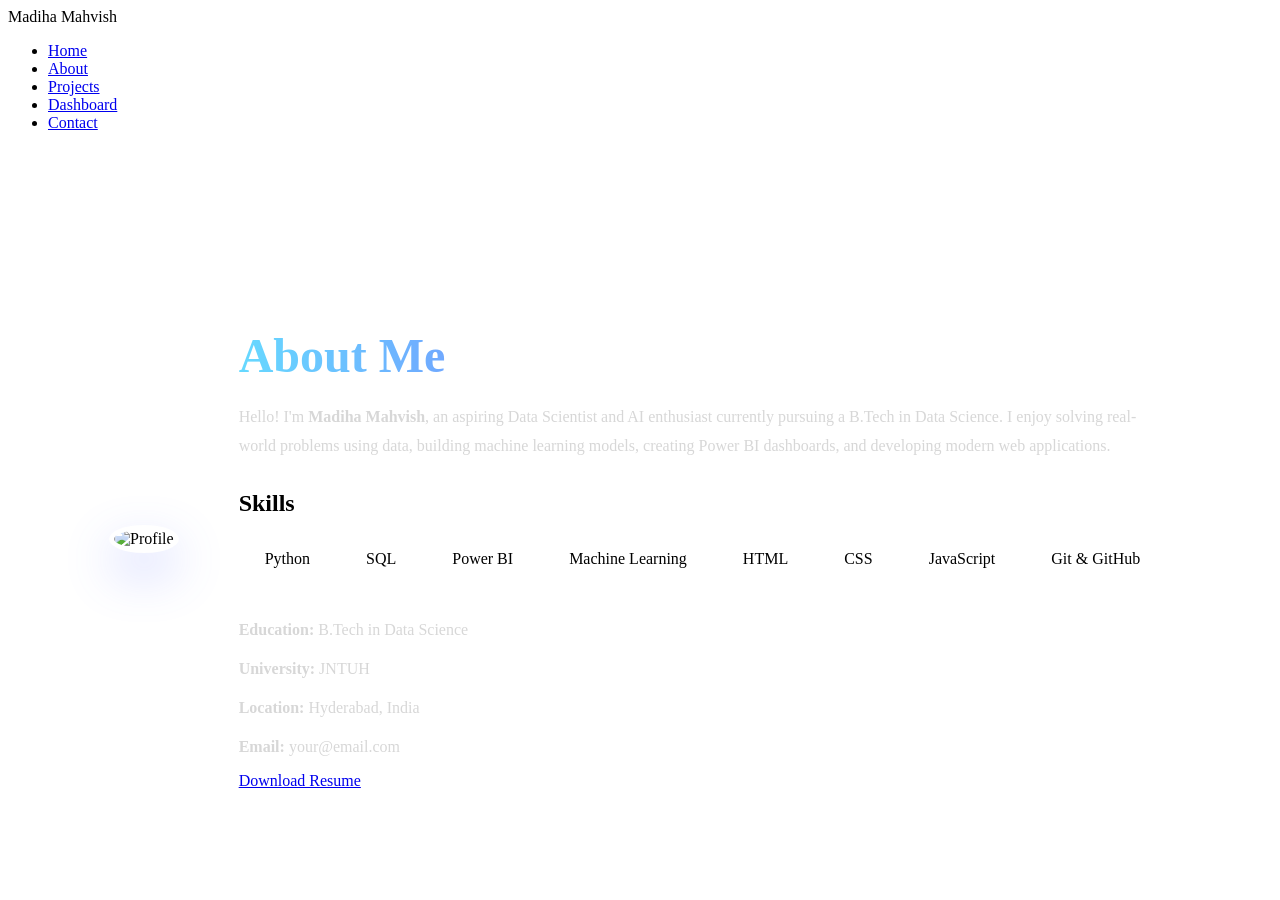
==== about.html @ a20537d0 "Add portfolio files" ====
<!DOCTYPE html>
<html lang="en">

<head>

<meta charset="UTF-8">
<meta name="viewport" content="width=device-width, initial-scale=1.0">

<title>About | Madiha Mahvish</title>

<link rel="stylesheet" href="style.css">

<link href="https://fonts.googleapis.com/css2?family=Poppins:wght@300;400;500;600;700&display=swap" rel="stylesheet">

<link rel="stylesheet"
href="https://cdnjs.cloudflare.com/ajax/libs/font-awesome/6.6.0/css/all.min.css">

</head>

<body>

<!-- Navbar -->

<nav>

<div class="logo">
Madiha Mahvish
</div>

<ul>

<li><a href="index.html">Home</a></li>

<li><a href="about.html">About</a></li>

<li><a href="projects.html">Projects</a></li>

<li><a href="dashboard.html">Dashboard</a></li>

<li><a href="contact.html">Contact</a></li>

</ul>

</nav>

<!-- About Section -->

<section class="about">

<div class="glass about-container fade-up">

<div class="about-image">

<img src="assets/images/profile.jpg" alt="Profile">

</div>

<div class="about-content">

<h1>About Me</h1>

<p>

Hello! I'm <strong>Madiha Mahvish</strong>, an aspiring Data Scientist and AI enthusiast currently pursuing a B.Tech in Data Science. I enjoy solving real-world problems using data, building machine learning models, creating Power BI dashboards, and developing modern web applications.

</p>

<div class="skills">

<h2>Skills</h2>

<span>Python</span>

<span>SQL</span>

<span>Power BI</span>

<span>Machine Learning</span>

<span>HTML</span>

<span>CSS</span>

<span>JavaScript</span>

<span>Git & GitHub</span>

</div>

<div class="info">

<p><strong>Education:</strong> B.Tech in Data Science</p>

<p><strong>University:</strong> JNTUH</p>

<p><strong>Location:</strong> Hyderabad, India</p>

<p><strong>Email:</strong> your@email.com</p>

</div>

<a href="assets/resume.pdf" class="btn">
Download Resume
</a>

</div>

</div>

</section>

<script src="script.js"></script>

</body>

</html>
---- style.css ----
/* =========================
   About Section
========================= */

.about{

padding:140px 8% 80px;

}

.about-container{

display:flex;

align-items:center;

justify-content:center;

gap:60px;

flex-wrap:wrap;

}

.about-image img{

width:320px;

height:320px;

object-fit:cover;

border-radius:50%;

border:5px solid rgba(255,255,255,.15);

box-shadow:0 20px 50px rgba(91,108,255,.3);

}

.about-content{

flex:1;

min-width:320px;

}

.about-content h1{

font-size:48px;

margin-bottom:20px;

background:linear-gradient(90deg,#66d9ff,#7c6cff,#d946ef);

-webkit-background-clip:text;

-webkit-text-fill-color:transparent;

}

.about-content p{

color:#d7d7d7;

line-height:1.8;

margin-bottom:20px;

}

.skills{

margin:30px 0;

}

.skills h2{

margin-bottom:15px;

}

.skills span{

display:inline-block;

padding:10px 18px;

margin:8px;

background:rgba(255,255,255,.08);

border-radius:30px;

backdrop-filter:blur(15px);

transition:.3s;

}

.skills span:hover{

background:linear-gradient(90deg,#5b6cff,#8b5cf6);

transform:translateY(-4px);

}

.info p{

margin:10px 0;

}

@media(max-width:768px){

.about-content h1{

font-size:36px;

}

.about-image img{

width:240px;

height:240px;

}

}/* ===========================
   Projects
=========================== */

.projects{

padding:140px 8%;

}

.section-title{

text-align:center;

font-size:50px;

margin-bottom:60px;

background:linear-gradient(90deg,#66d9ff,#8b5cf6,#d946ef);

-webkit-background-clip:text;

-webkit-text-fill-color:transparent;

}

.project-grid{

display:grid;

grid-template-columns:repeat(auto-fit,minmax(320px,1fr));

gap:35px;

}

.project-card{

padding:25px;

border-radius:25px;

}

.project-card img{

width:100%;

height:220px;

object-fit:cover;

border-radius:20px;

margin-bottom:20px;

}

.project-card h2{

margin-bottom:15px;

}

.project-card p{

color:#cfcfcf;

line-height:1.6;

margin-bottom:20px;

}

.tech{

margin-bottom:20px;

}

.tech span{

display:inline-block;

padding:8px 16px;

margin:5px;

background:rgba(255,255,255,.08);

border-radius:30px;

font-size:14px;

transition:.3s;

}

.tech span:hover{

background:#5b6cff;

}

.project-card:hover{

transform:translateY(-12px);

transition:.4s;

box-shadow:0 20px 50px rgba(91,108,255,.35);

}/* ==========================
Dashboard
========================== */

.dashboard{

padding:140px 8%;

}

.stats{

display:grid;

grid-template-columns:repeat(auto-fit,minmax(220px,1fr));

gap:25px;

margin-bottom:60px;

}

.stat-card{

text-align:center;

padding:30px;

}

.stat-card h2{

font-size:45px;

color:#7c6cff;

margin-bottom:10px;

}

.chart-grid{

display:grid;

grid-template-columns:repeat(auto-fit,minmax(450px,1fr));

gap:30px;

}

#skillsChart,
#projectChart{

width:100%;

height:420px;

}

@media(max-width:768px){

.chart-grid{

grid-template-columns:1fr;

}

}/* ===========================
CONTACT
=========================== */

.contact{

padding:140px 8%;

}

.contact-container{

display:grid;

grid-template-columns:1fr 1fr;

gap:40px;

}

.contact-info{

padding:40px;

}

.contact-info h2{

margin-bottom:20px;

font-size:35px;

}

.contact-info p{

color:#cfcfcf;

line-height:1.7;

margin-bottom:30px;

}

.contact-item{

display:flex;

align-items:center;

gap:15px;

margin:20px 0;

font-size:18px;

}

.contact-item i{

font-size:22px;

color:#7c6cff;

}

.contact-form{

padding:40px;

}

.contact-form form{

display:flex;

flex-direction:column;

gap:20px;

}

.contact-form input,

.contact-form textarea{

padding:18px;

border:none;

border-radius:15px;

background:rgba(255,255,255,.08);

color:white;

font-size:16px;

outline:none;

backdrop-filter:blur(10px);

}

.contact-form textarea{

resize:none;

}

.contact-form button{

cursor:pointer;

}

.contact-form input::placeholder,

.contact-form textarea::placeholder{

color:#bfbfbf;

}

@media(max-width:900px){

.contact-container{

grid-template-columns:1fr;

}

}/* ===========================
CHATBOT
=========================== */

.chat-section{

padding:140px 8%;

display:flex;

justify-content:center;

}

.chatbot{

width:700px;

padding:30px;

}

.chatbot h1{

text-align:center;

margin-bottom:25px;

}

.chat-box{

height:420px;

overflow-y:auto;

background:rgba(255,255,255,.05);

padding:20px;

border-radius:20px;

margin-bottom:20px;

}

.bot-msg{

background:#5b6cff;

padding:12px 18px;

border-radius:15px;

margin:10px 0;

width:fit-content;

max-width:80%;

}

.user-msg{

background:#222;

padding:12px 18px;

border-radius:15px;

margin:10px 0 10px auto;

width:fit-content;

max-width:80%;

}

.chat-input{

display:flex;

gap:15px;

}

.chat-input input{

flex:1;

padding:16px;

border:none;

border-radius:15px;

background:rgba(255,255,255,.08);

color:white;

outline:none;

}

.chat-input button{

padding:16px 30px;

}/* ==========================
CERTIFICATES
========================== */

.certificates{

padding:140px 8%;

}

.certificate-grid{

display:grid;

grid-template-columns:repeat(auto-fit,minmax(320px,1fr));

gap:30px;

}

.certificate-card{

padding:35px;

text-align:center;

transition:.4s;

}

.certificate-card:hover{

transform:translateY(-12px);

}

.certificate-card i{

font-size:60px;

margin-bottom:20px;

background:linear-gradient(90deg,#66d9ff,#8b5cf6,#d946ef);

-webkit-background-clip:text;

-webkit-text-fill-color:transparent;

}

.certificate-card h2{

margin-bottom:15px;

}

.certificate-card p{

color:#d0d0d0;

margin-bottom:25px;

line-height:1.6;

}/* ===========================
THEME TOGGLE
=========================== */

.theme-btn{

width:50px;

height:50px;

border:none;

border-radius:50%;

cursor:pointer;

font-size:22px;

background:rgba(255,255,255,.12);

backdrop-filter:blur(15px);

color:white;

transition:.4s;

}

.theme-btn:hover{

transform:rotate(180deg);

background:#5b6cff;

}

/* ===========================
LIGHT MODE
=========================== */

body.light{

background:#f4f7fc;

color:#111;

}

body.light nav{

background:rgba(255,255,255,.75);

}

body.light .glass{

background:rgba(255,255,255,.75);

border:1px solid rgba(0,0,0,.08);

}

body.light p,

body.light span,

body.light li,

body.light a{

color:#222;

}

body.light .btn{

color:white;

}/* ===========================
GITHUB
=========================== */

.github{

padding:140px 8%;

}

.repo-grid{

display:grid;

grid-template-columns:repeat(auto-fit,minmax(340px,1fr));

gap:30px;

}

.repo-card{

padding:30px;

transition:.4s;

}

.repo-card:hover{

transform:translateY(-10px);

}

.repo-card h2{

margin-bottom:15px;

}

.repo-card p{

color:#cfcfcf;

margin-bottom:20px;

line-height:1.7;

min-height:70px;

}

.repo-info{

display:flex;

justify-content:space-between;

margin-bottom:20px;

font-size:18px;

}/* ===================================
   PRELOADER
=================================== */

#preloader{

position:fixed;

top:0;
left:0;

width:100%;
height:100vh;

background:#09090f;

display:flex;

justify-content:center;
align-items:center;

z-index:99999;

transition:opacity .8s ease,
visibility .8s;

}

#preloader.hide{

opacity:0;
visibility:hidden;

}

.loader{

text-align:center;

}

.circle{

width:90px;
height:90px;

border-radius:50%;

border:6px solid rgba(255,255,255,.15);

border-top:6px solid #7c6cff;

animation:spin 1s linear infinite;

margin:auto auto 25px;

}

.loader h2{

font-size:30px;

background:linear-gradient(90deg,#66d9ff,#7c6cff,#d946ef);

-webkit-background-clip:text;

-webkit-text-fill-color:transparent;

margin-bottom:10px;

}

.loader p{

color:#bbbbbb;

}

@keyframes spin{

100%{

transform:rotate(360deg);

}

}
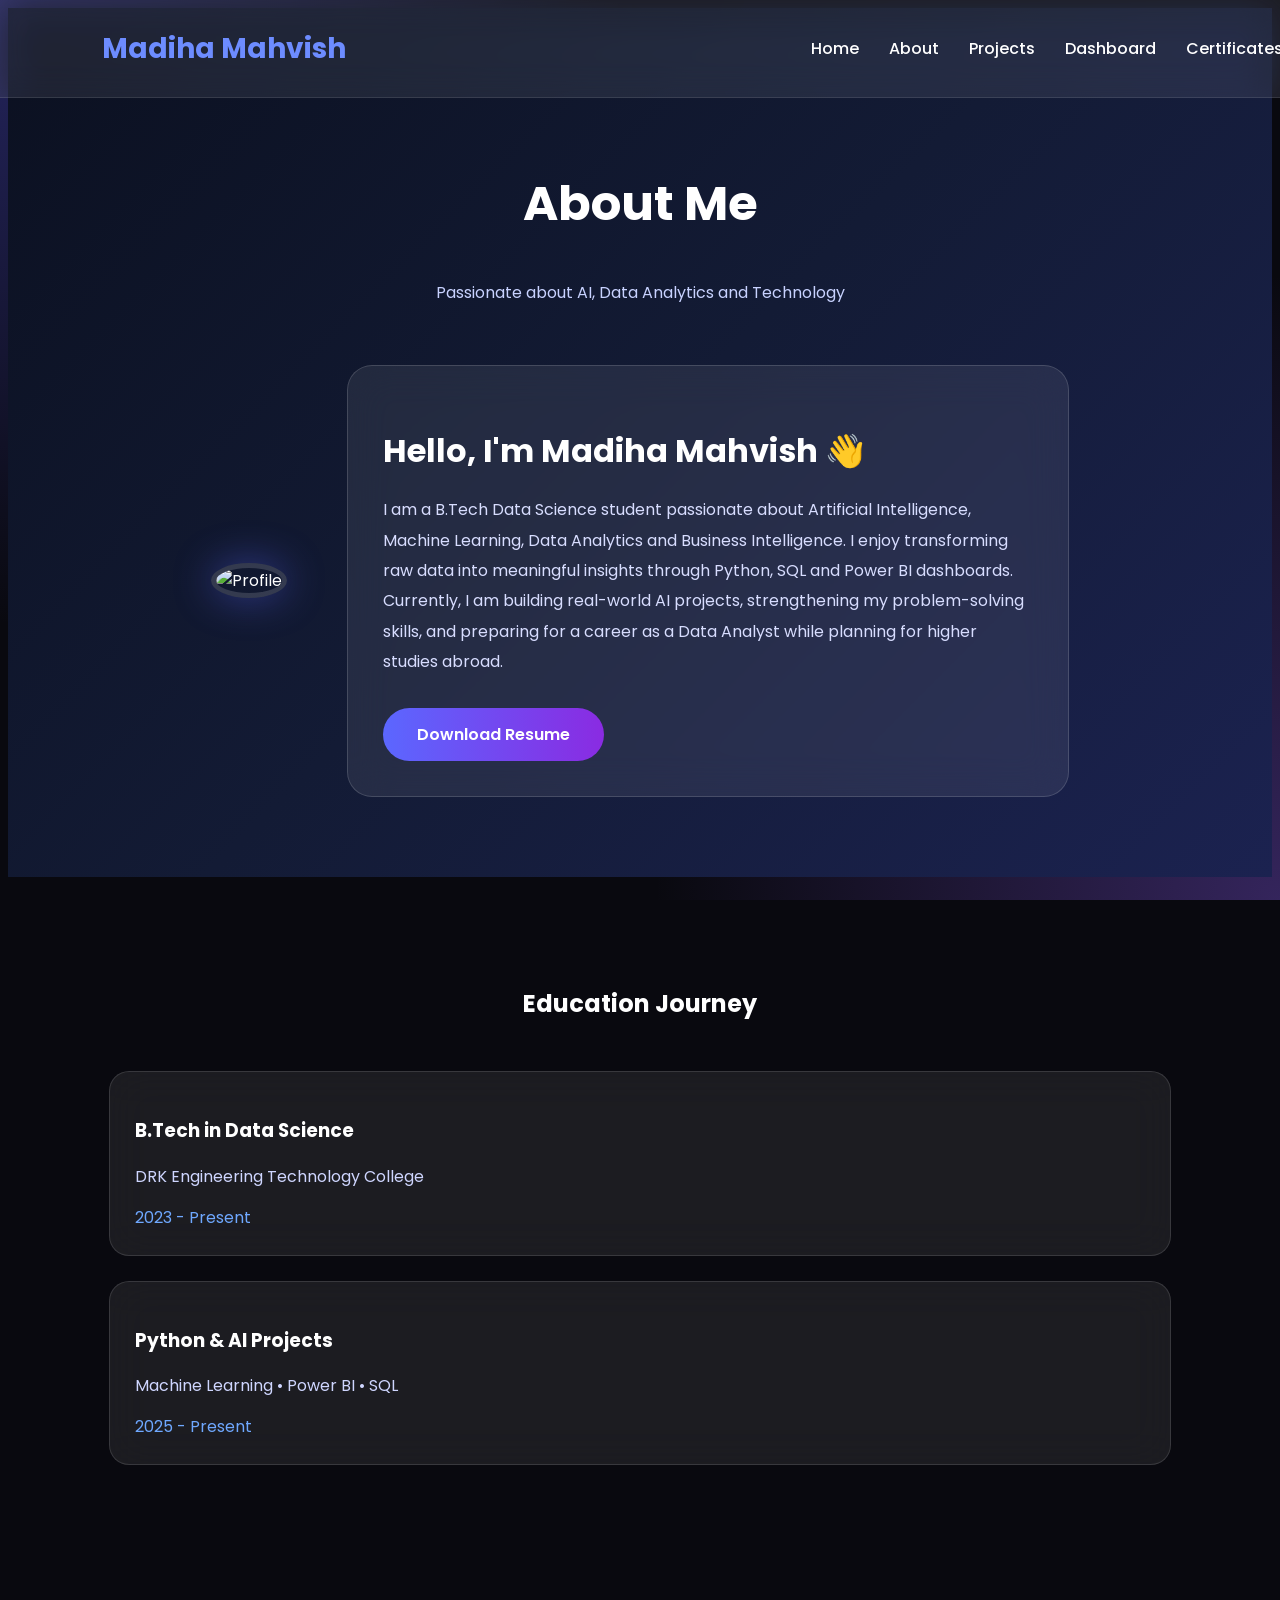
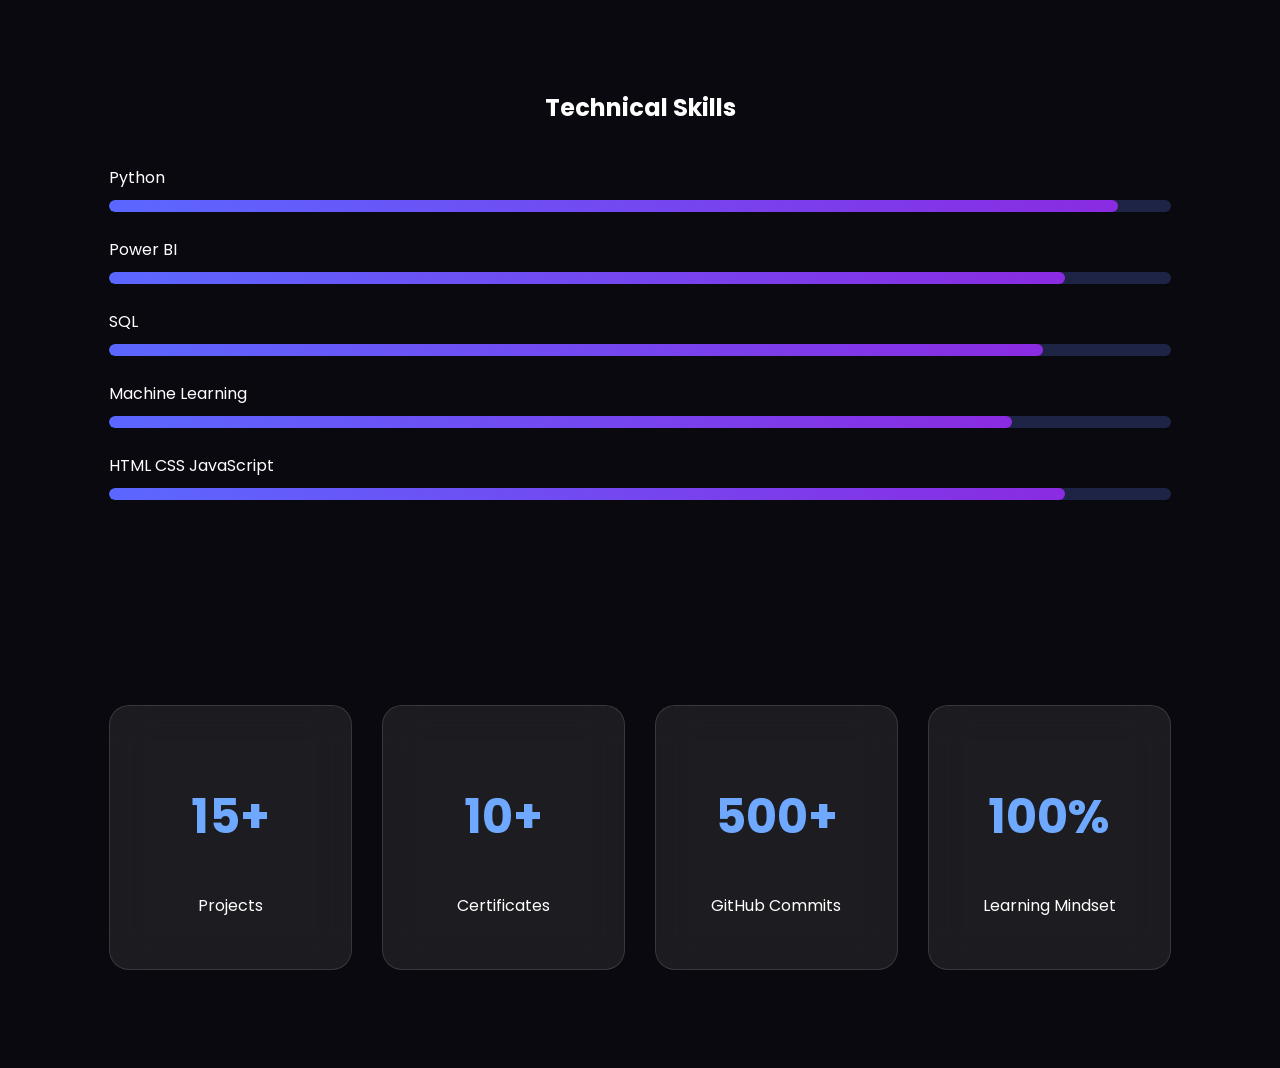
==== commit 1627b8df: "Add project placeholder images" ====
--- a/about.html
+++ b/about.html
@@ -1,105 +1,66 @@
 <!DOCTYPE html>
 <html lang="en">
+<head>
+    <meta charset="UTF-8">
+    <meta name="viewport" content="width=device-width, initial-scale=1.0">
+    <title>About | Madiha Mahvish</title>
 
-<head>
+    <link rel="stylesheet" href="css/style.css">
 
-<meta charset="UTF-8">
-<meta name="viewport" content="width=device-width, initial-scale=1.0">
-
-<title>About | Madiha Mahvish</title>
-
-<link rel="stylesheet" href="style.css">
-
-<link href="https://fonts.googleapis.com/css2?family=Poppins:wght@300;400;500;600;700&display=swap" rel="stylesheet">
-
-<link rel="stylesheet"
-href="https://cdnjs.cloudflare.com/ajax/libs/font-awesome/6.6.0/css/all.min.css">
-
+    <link href="https://fonts.googleapis.com/css2?family=Poppins:wght@300;400;500;600;700&display=swap" rel="stylesheet">
 </head>
 
 <body>
 
-<!-- Navbar -->
+<nav class="navbar">
 
-<nav>
-
-<div class="logo">
-Madiha Mahvish
-</div>
+<div class="logo">Madiha Mahvish</div>
 
 <ul>
-
 <li><a href="index.html">Home</a></li>
-
-<li><a href="about.html">About</a></li>
-
+<li><a href="about.html" class="active">About</a></li>
 <li><a href="projects.html">Projects</a></li>
-
 <li><a href="dashboard.html">Dashboard</a></li>
-
+<li><a href="certificates.html">Certificates</a></li>
 <li><a href="contact.html">Contact</a></li>
-
 </ul>
 
 </nav>
 
-<!-- About Section -->
-
 <section class="about">
 
-<div class="glass about-container fade-up">
+<div class="section-title">
+<h1>About Me</h1>
+<p>Passionate about AI, Data Analytics and Technology</p>
+</div>
+
+<div class="about-container">
 
 <div class="about-image">
 
-<img src="assets/images/profile.jpg" alt="Profile">
+<img src="assets/images/profile.png" alt="Profile">
 
 </div>
 
 <div class="about-content">
 
-<h1>About Me</h1>
+<h2>Hello, I'm Madiha Mahvish 👋</h2>
 
 <p>
 
-Hello! I'm <strong>Madiha Mahvish</strong>, an aspiring Data Scientist and AI enthusiast currently pursuing a B.Tech in Data Science. I enjoy solving real-world problems using data, building machine learning models, creating Power BI dashboards, and developing modern web applications.
+I am a B.Tech Data Science student passionate about Artificial Intelligence,
+Machine Learning, Data Analytics and Business Intelligence.
+
+I enjoy transforming raw data into meaningful insights through Python,
+SQL and Power BI dashboards.
+
+Currently, I am building real-world AI projects, strengthening my problem-solving
+skills, and preparing for a career as a Data Analyst while planning for higher
+studies abroad.
 
 </p>
 
-<div class="skills">
-
-<h2>Skills</h2>
-
-<span>Python</span>
-
-<span>SQL</span>
-
-<span>Power BI</span>
-
-<span>Machine Learning</span>
-
-<span>HTML</span>
-
-<span>CSS</span>
-
-<span>JavaScript</span>
-
-<span>Git & GitHub</span>
-
-</div>
-
-<div class="info">
-
-<p><strong>Education:</strong> B.Tech in Data Science</p>
-
-<p><strong>University:</strong> JNTUH</p>
-
-<p><strong>Location:</strong> Hyderabad, India</p>
-
-<p><strong>Email:</strong> your@email.com</p>
-
-</div>
-
-<a href="assets/resume.pdf" class="btn">
+<a href="assets/resume/Madiha_Resume.pdf" class="btn">
 Download Resume
 </a>
 
@@ -109,8 +70,105 @@
 
 </section>
 
-<script src="script.js"></script>
+<section class="timeline">
+
+<h2>Education Journey</h2>
+
+<div class="timeline-card">
+<h3>B.Tech in Data Science</h3>
+<p>DRK Engineering Technology College</p>
+<span>2023 - Present</span>
+</div>
+
+<div class="timeline-card">
+<h3>Python & AI Projects</h3>
+<p>Machine Learning • Power BI • SQL</p>
+<span>2025 - Present</span>
+</div>
+
+</section>
+
+<section class="skills">
+
+<h2>Technical Skills</h2>
+
+<div class="skill">
+
+<p>Python</p>
+
+<div class="progress">
+<div style="width:95%"></div>
+</div>
+
+</div>
+
+<div class="skill">
+
+<p>Power BI</p>
+
+<div class="progress">
+<div style="width:90%"></div>
+</div>
+
+</div>
+
+<div class="skill">
+
+<p>SQL</p>
+
+<div class="progress">
+<div style="width:88%"></div>
+</div>
+
+</div>
+
+<div class="skill">
+
+<p>Machine Learning</p>
+
+<div class="progress">
+<div style="width:85%"></div>
+</div>
+
+</div>
+
+<div class="skill">
+
+<p>HTML CSS JavaScript</p>
+
+<div class="progress">
+<div style="width:90%"></div>
+</div>
+
+</div>
+
+</section>
+
+<section class="stats">
+
+<div class="card">
+<h1>15+</h1>
+<p>Projects</p>
+</div>
+
+<div class="card">
+<h1>10+</h1>
+<p>Certificates</p>
+</div>
+
+<div class="card">
+<h1>500+</h1>
+<p>GitHub Commits</p>
+</div>
+
+<div class="card">
+<h1>100%</h1>
+<p>Learning Mindset</p>
+</div>
+
+</section>
+
+<script src="js/script.js"></script>
 
 </body>
-
 </html>
--- a/css/style.css
+++ b/css/style.css
@@ -0,0 +1,397 @@
+nano css/style.css
+/* =========================
+   GLOBAL RESET
+========================= */
+
+*{
+    margin:0;
+    padding:0;
+    box-sizing:border-box;
+    scroll-behavior:smooth;
+}
+
+body{
+    font-family:'Poppins',sans-serif;
+    background:#09090f;
+    color:#ffffff;
+    overflow-x:hidden;
+}
+
+/* Animated Background */
+
+body::before{
+    content:"";
+    position:fixed;
+    inset:0;
+    background:
+    radial-gradient(circle at top left,#5b5cff55,transparent 40%),
+    radial-gradient(circle at bottom right,#8b5cf655,transparent 40%),
+    #09090f;
+    z-index:-2;
+}
+
+/* =========================
+   NAVBAR
+========================= */
+
+.navbar{
+
+position:fixed;
+top:0;
+left:0;
+width:100%;
+
+display:flex;
+justify-content:space-between;
+align-items:center;
+
+padding:20px 8%;
+
+background:rgba(255,255,255,.08);
+
+backdrop-filter:blur(18px);
+
+border-bottom:1px solid rgba(255,255,255,.1);
+
+z-index:1000;
+
+}
+
+.logo{
+
+font-size:28px;
+
+font-weight:700;
+
+color:#6d8cff;
+
+}
+
+.navbar ul{
+
+display:flex;
+
+gap:30px;
+
+list-style:none;
+
+}
+
+.navbar a{
+
+color:white;
+
+text-decoration:none;
+
+font-weight:500;
+
+transition:.3s;
+
+}
+
+.navbar a:hover{
+
+color:#8b5cf6;
+
+}
+
+/* =========================
+   HERO
+========================= */
+
+.hero{
+
+min-height:100vh;
+
+display:flex;
+
+flex-direction:column;
+
+justify-content:center;
+
+align-items:center;
+
+text-align:center;
+
+padding:120px 10%;
+
+}
+
+.hero h1{
+
+font-size:64px;
+
+margin-bottom:20px;
+
+}
+
+.hero span{
+
+color:#7c6cff;
+
+}
+
+.hero h2{
+
+font-size:28px;
+
+color:#cbd5e1;
+
+margin-bottom:20px;
+
+}
+
+.hero p{
+
+max-width:700px;
+
+line-height:1.8;
+
+color:#b7b7b7;
+
+margin-bottom:35px;
+
+}
+
+.btn{
+
+display:inline-block;
+
+padding:15px 35px;
+
+background:linear-gradient(135deg,#5b5cff,#8b5cf6);
+
+color:white;
+
+border-radius:50px;
+
+text-decoration:none;
+
+font-weight:600;
+
+transition:.4s;
+
+}
+.btn:hover{
+
+transform:translateY(-5px);
+
+box-shadow:0 15px 40px rgba(124,108,255,.4);
+
+}/* =========================================
+   ABOUT PAGE
+=========================================*/
+
+.about{
+    padding:120px 8% 80px;
+    background:linear-gradient(135deg,#0b1020,#131b35,#1b2250);
+}
+
+.section-title{
+    text-align:center;
+    margin-bottom:60px;
+}
+
+.section-title h1{
+    font-size:3rem;
+    color:#fff;
+}
+
+.section-title p{
+    color:#c8d2ff;
+    margin-top:15px;
+}
+
+.about-container{
+    display:flex;
+    justify-content:center;
+    align-items:center;
+    gap:60px;
+    flex-wrap:wrap;
+}
+
+.about-image img{
+    width:320px;
+    height:320px;
+    object-fit:cover;
+    border-radius:50%;
+    border:5px solid rgba(255,255,255,.15);
+    box-shadow:0 0 40px rgba(91,103,255,.45);
+    transition:.5s;
+}
+
+.about-image img:hover{
+    transform:scale(1.05) rotate(2deg);
+}
+
+.about-content{
+    max-width:650px;
+    padding:35px;
+    border-radius:25px;
+    backdrop-filter:blur(20px);
+    background:rgba(255,255,255,.08);
+    border:1px solid rgba(255,255,255,.15);
+}
+
+.about-content h2{
+    color:white;
+    font-size:2rem;
+    margin-bottom:20px;
+}
+
+.about-content p{
+    color:#d8ddff;
+    line-height:1.9;
+    margin-bottom:30px;
+}
+
+.btn{
+    display:inline-block;
+    padding:14px 34px;
+    border-radius:40px;
+    text-decoration:none;
+    background:linear-gradient(90deg,#5B67FF,#8A2BE2);
+    color:white;
+    font-weight:600;
+    transition:.35s;
+}
+
+.btn:hover{
+    transform:translateY(-5px);
+    box-shadow:0 12px 30px rgba(91,103,255,.45);
+}
+
+/* Timeline */
+
+.timeline{
+    padding:90px 8%;
+}
+
+.timeline h2{
+    text-align:center;
+    color:white;
+    margin-bottom:50px;
+}
+
+.timeline-card{
+    background:rgba(255,255,255,.08);
+    backdrop-filter:blur(20px);
+    border:1px solid rgba(255,255,255,.12);
+    padding:25px;
+    border-radius:20px;
+    margin-bottom:25px;
+    transition:.4s;
+}
+
+.timeline-card:hover{
+    transform:translateX(10px);
+}
+
+.timeline-card h3{
+    color:white;
+}
+
+.timeline-card p{
+    color:#cfd6ff;
+}
+
+.timeline-card span{
+    color:#6FA8FF;
+}
+
+/* Skills */
+
+.skills{
+    padding:90px 8%;
+}
+
+.skills h2{
+    text-align:center;
+    color:white;
+    margin-bottom:40px;
+}
+
+.skill{
+    margin-bottom:25px;
+}
+
+.skill p{
+    color:white;
+    margin-bottom:10px;
+}
+
+.progress{
+    width:100%;
+    height:12px;
+    background:#1e2445;
+    border-radius:20px;
+    overflow:hidden;
+}
+
+.progress div{
+    height:100%;
+    border-radius:20px;
+    background:linear-gradient(90deg,#5B67FF,#8A2BE2);
+    animation:growBar 2s ease;
+}
+
+@keyframes growBar{
+    from{
+        width:0;
+    }
+}
+
+/* Stats */
+
+.stats{
+    display:grid;
+    grid-template-columns:repeat(auto-fit,minmax(220px,1fr));
+    gap:30px;
+    padding:90px 8%;
+}
+
+.card{
+    text-align:center;
+    padding:35px;
+    border-radius:20px;
+    backdrop-filter:blur(20px);
+    background:rgba(255,255,255,.08);
+    border:1px solid rgba(255,255,255,.12);
+    transition:.4s;
+}
+
+.card:hover{
+    transform:translateY(-10px);
+}
+
+.card h1{
+    font-size:3rem;
+    color:#6FA8FF;
+}
+
+.card p{
+    color:white;
+}
+
+/* Responsive */
+
+@media(max-width:768px){
+
+.about-container{
+    flex-direction:column;
+}
+
+.about-image img{
+    width:240px;
+    height:240px;
+}
+
+.section-title h1{
+    font-size:2.2rem;
+}
+
+.about-content{
+    padding:25px;
+}
+
+}
